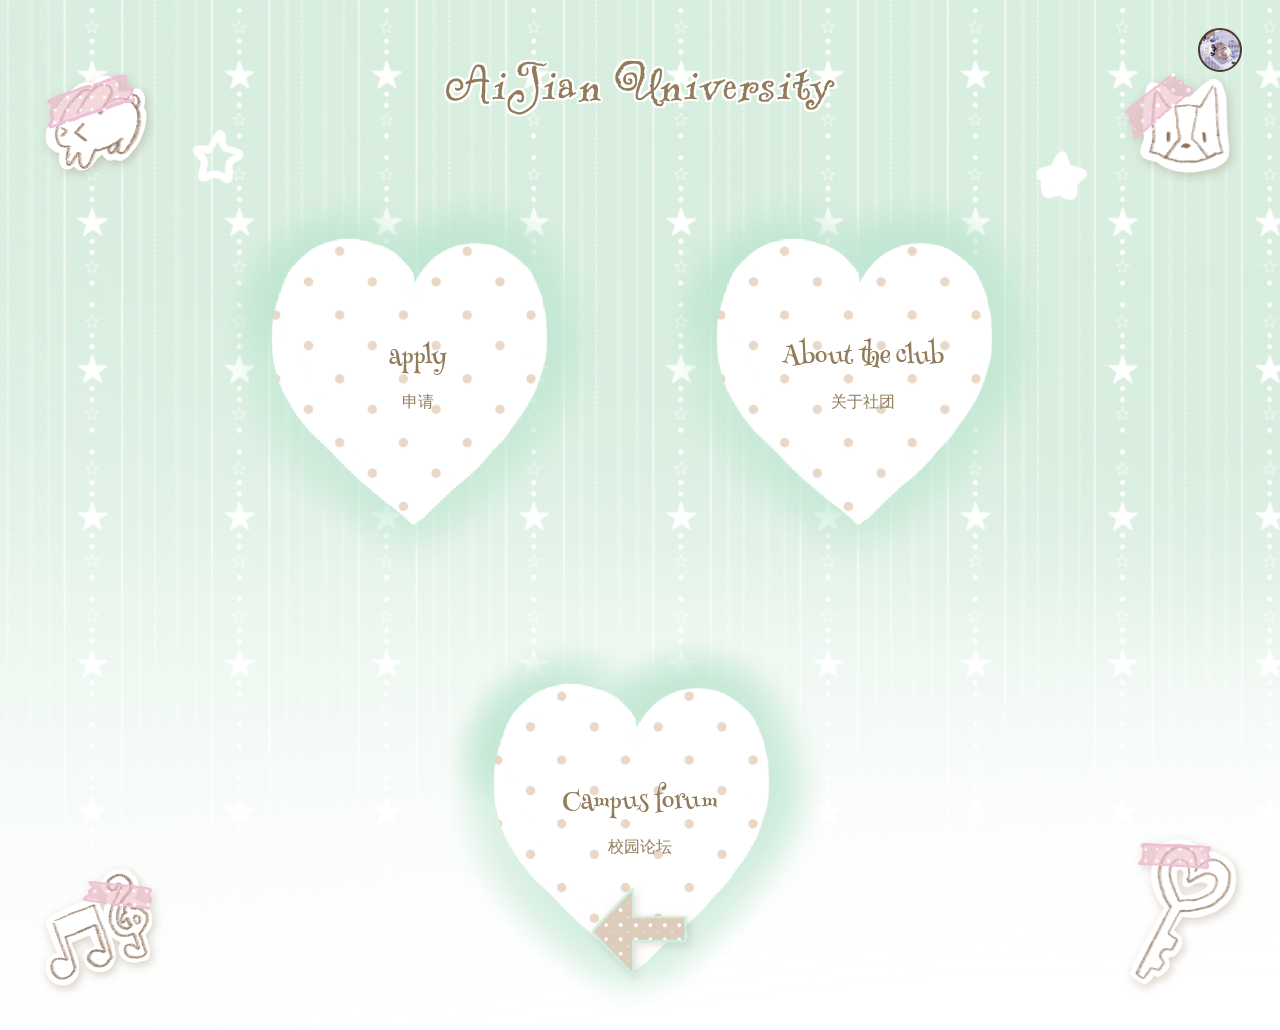
==== index.html @ 34ed7894 "Publish Bielaiwuyang website with cleaned fonts" ====
<!DOCTYPE html>
<html lang="zh-CN">
<head>
    <meta charset="UTF-8">
    <meta name="viewport" content="width=device-width, initial-scale=1.0">
    <title>Home</title>
    <link rel="stylesheet" href="style.css">
</head>
<body class="home-page">
    <!--右上角用户头像+名字-->
    <div class="user-header">
        <div class="avatar-icon"></div>
        <span id="showUsername"></span>
    </div>
    <!-- 文本版学校标题（Snowburst One字体+白色描边） -->
    <div class="home-title-text">
        <h1 class="uni-title">AiJian University</h1>
    </div>
    <!--四个角落装饰元素-->
    <div class="decor top-left"><img src="image/rabbit.png" alt="兔子"></div>
    <div class="decor top-right"><img src="image/dog.png" alt="小狗"></div>
    <div class="decor bottom-left"><img src="image/music.png" alt="音符"></div>
    <div class="decor bottom-right"><img src="image/key.png" alt="钥匙"></div>
    <!--小星星-->
    <img class="star1" src="image/star1.png">
    <img class="star2" src="image/star2.png">
    <!--三个爱心按钮容器-->
    <div class="heart-container">
        <a href="files/社团申请表.zip" download="社团申请表.zip" class="heart-btn apply-btn">
            <!-- hover出来的预览弹窗 -->
            apply
            <span class="cn-text">申请</span>
        </a>
        <a href="club.html" class="heart-btn">
            About the club
            <span class="cn-text">关于社团</span>
        </a>
        <a href="forum.html" class="heart-btn">
            Campus forum
            <span class="cn-text">校园论坛</span>
        </a>
        <!--弹窗放到heart‑container的外面！！-->
        <div class="preview-popup">
            <img src="image/test.png" alt="申请表预览">
        </div>
    </div>
    <!--底部back按钮，替换成png图片-->
    <div class="back-button">
        <a href="login.html">
            <img src="image/back.png" alt="back返回">
        </a>
    </div>
    <!-- 头像弹窗遮罩层 -->
    <div class="id-modal" id="idModal">
        <div class="id-card-wrap">
            <img src="image/studentID.png" alt="Student ID" class="id-card">
        </div>
    </div>

    <!-- ✅全部script全部移到audio外面，body最末尾 -->
    <audio id="bgMusic" loop preload="auto">
        <source src="audio/indexbgm.mp3" type="audio/mpeg">

        <audio id="clickSound" preload="auto">
            <source src="audio/click.mp3" type="audio/mpeg">


            <script>
                //读取登录用户名
                const name = localStorage.getItem("username");
                document.getElementById("showUsername").innerText = name;

                //申请表hover预览
                const btn = document.querySelector('.apply-btn');
                const popup = document.querySelector('.preview-popup');
                btn.addEventListener('mousemove', (e) => {
                    popup.style.left = (e.pageX + 15) + 'px';
                    popup.style.top = (e.pageY + 15) + 'px';
                })
                btn.addEventListener('mouseenter', () => {
                    popup.style.opacity = '1';
                })
                btn.addEventListener('mouseleave', () => {
                    popup.style.opacity = '0';
                })

                //背景音乐
                let played = false;
                document.addEventListener('click', function () {
                    if (!played) {
                        document.getElementById('bgMusic').play();
                        played = true;
                    }
                    //点击音效
                    const clickAudio = document.getElementById('clickSound');
                    clickAudio.currentTime = 0;
                    clickAudio.play().catch(err => {
                        console.log("音效需要用户交互后才能播放", err);
                    })
                })

                // ========== 学生ID弹窗逻辑【修复选择器！】 ==========
                const modal = document.getElementById("idModal");
                // ✅头像class是 .avatar-icon，不是.profile-avatar
                const avatar = document.querySelector(".avatar-icon");

                //点击头像打开弹窗
                avatar.addEventListener("click", () => {
                    modal.classList.add("active");
                })
                //点击遮罩背景关闭弹窗
                modal.addEventListener("click", (e) => {
                    if (e.target === modal) {
                        modal.classList.remove("active");
                    }
                })
            </script>

</body>
</html>
---- style.css ----
/* ==========主页 index 样式 ========== */
/*HennyPenny‑Regular*/
@font-face {
    font-family: 'Henny Penny';
    src: url('font/HennyPenny-Regular.ttf') format('truetype');
    font-weight: normal;
    font-style: normal;
}

/*Montez‑Regular*/
@font-face {
    font-family: 'Montez';
    src: url('font/Montez-Regular.ttf') format('truetype');
    font-weight: normal;
    font-style: normal;
}

/*PressStart2P‑Regular*/
@font-face {
    font-family: 'Press Start 2P';
    src: url('font/PressStart2P-Regular.ttf') format('truetype');
    font-weight: normal;
    font-style: normal;
}

/*Are‑You‑Serious‑Regular*/
@font-face {
    font-family: 'Are You Serious';
    src: url('font/AreYouSerious-Regular.ttf') format('truetype');
    font-weight: normal;
    font-style: normal;
}


.home-page {
    min-height: 100vh;
    background-image: url("image/home_bg.png");
    background-size: cover;
    background-position: center;
    background-repeat: no-repeat;
    position: relative;
    overflow-x: hidden;
    font-family: "Comic Sans MS", cursive;
    color: #917B5A;
    cursor: url("image/cursor.png"),auto;
}
/*===== 文本版首页大学标题 Snowburst One =====*/
.home-title-text {
    width: 100%;
    text-align: center;
    padding-top: 42px;
}

.uni-title {
    font-family: 'Are You Serious', cursive; /*换成新字体！*/
    color: #917B5A; /*主题棕色文字*/
    font-size: 56px; /*字号可以后续微调，单主说不用放很大*/
    font-weight: normal; /*Snowburst One本身字体细，不要加bold，会变形*/
    /*多重阴影模拟一圈白色描边，兼容性全浏览器可用*/
    text-shadow: -2px -2px 0 #ffffff, 2px -2px 0 #ffffff, -2px 2px 0 #ffffff, 2px 2px 0 #ffffff, 0 -2px 0 #ffffff, 0 2px 0 #ffffff, -2px 0 0 #ffffff, 2px 0 0 #ffffff, -1px -1px 0 #ffffff, 1px -1px 0 #ffffff, -1px 1px 0 #ffffff, 1px 1px 0 #ffffff;
    letter-spacing: 2px; /*字母轻微拉开间距，匹配单主截图“有间隔”的提示*/
    margin: 0;
}

/*右上角用户栏*/
.user-header {
    position: absolute;
    top: 20px;
    right: 20px;
    display: flex;
    gap: 10px;
    align-items: center;
    font-size: 18px;
    color: #4b382e;
}

.avatar-icon {
    width: 40px;
    height: 40px;
    border-radius: 50%;
    border: 2px solid #4b382e;
    background-image: url("image/profile.png");
    background-size: cover;
    background-position: center;
    background-repeat: no-repeat;
}

/*四个角落装饰 + 左右摇摆动画*/
.decor {
    position: absolute;
    width: 120px;
    animation: swing 3s ease-in-out infinite alternate;
}

    .decor img {
        width: 100%;
        /*给png图案轮廓增加柔和阴影，棕褐色，轻微往下偏移*/
        filter: drop-shadow(2px 3px 5px rgba(145, 123, 90, 0.35));
    }

.top-left {
    top: 60px;
    left: 30px;
    animation-duration: 3.4s;
}

.top-right {
    top: 60px;
    right: 30px;
    animation-duration: 2.8s;
}

.bottom-left {
    bottom: 30px;
    left: 30px;
    animation-duration: 3.8s;
}

.bottom-right {
    bottom: 30px;
    right: 30px;
    animation-duration: 3s;
}


@keyframes swing {
    0% {
        transform: rotate(-6deg);
    }

    100% {
        transform: rotate(6deg);
    }
}

/* 星星容器，固定在页面，不会跟着滚动 */
.star1 {
    position: absolute;
    top: 120px;
    left: 180px;
    width: 60px;
    animation: float1 4s ease-in-out infinite;
}

.star2 {
    position: absolute;
    top: 140px;
    right: 180px;
    width: 60px;
    animation: float2 5.2s ease-in-out infinite;
}

@keyframes float1 {
    0% {
        transform: translateY(0px);
    }

    50% {
        transform: translateY(-18px);
    }

    100% {
        transform: translateY(0px);
    }
}

@keyframes float2 {
    0% {
        transform: translateY(0px);
    }

    50% {
        transform: translateY(-25px);
    }

    100% {
        transform: translateY(0px);
    }
}

/*爱心按钮区域 放大爱心尺寸 + hover过渡准备*/
.heart-container {
    display: flex;
    justify-content: center;
    gap: 45px;
    margin-top: 60px;
    flex-wrap: wrap;
}

.heart-btn {
    width: 400px;
    height: 400px;
    background-image: url("image/heart.png");
    background-size: contain;
    background-repeat: no-repeat;
    background-position: center;
    display: flex;
    flex-direction: column;
    justify-content: center;
    align-items: center;
    text-decoration: none;
    font-family: 'Henny Penny', cursive;
    color: #917B5A;
    font-size: 24px;
    transform: scale(1);
    transition: transform 0.25s ease;
    transform-origin: center center;
}

    /*鼠标悬浮爱心放大，仅视觉缩放，不挤其他元素*/
    .heart-btn:hover {
        transform: scale(1.08) rotate(2deg);
        
    }


.cn-text {
    font-size: 16px;
    margin-top: 8px;
}
/*底部back返回（图片按钮）*/
.back-button {
    text-align: center;
    position: absolute;
    bottom: 40px;
    left: 0;
    width: 100%;
}

    .back-button img {
        height: auto;
        max-width: 180px;
        width: 100px;
        /* hover动画准备 */
        transform: scale(1);
        filter: drop-shadow(2px 2px 4px rgba(145, 123, 90, 0.25));
        transition: transform 0.25s ease, filter 0.25s ease;
    }

        .back-button img:hover {
            transform: scale(1.07);
            filter: drop-shadow(3px 4px 7px rgba(145, 123, 90, 0.4));
        }

.preview-popup {
    position: fixed;
    width: 220px;
    max-width: 220px;
    padding: 8px;
    background: #ffffff;
    border: 2px solid #917B5A;
    border-radius: 10px;
    opacity: 0;
    pointer-events: none;
    transition: opacity 0.2s ease;
    z-index: 9999;
}

    .preview-popup img {
        /*强制图片适配弹窗，不会超出弹窗大小*/
        width: 100%;
        height: auto;
        object-fit: contain;
        border-radius: 6px;
    }

/* 遮罩背景 */
.id-modal {
    display: none; /* 默认隐藏 */
    position: fixed;
    inset: 0;
    background: rgba(50,35,25,0.6); /* 深棕色半透明遮罩，匹配你的网站棕色调 */
    z-index: 999; /* 最高层级，盖在所有内容上面 */
    justify-content: center;
    align-items: center;
}
/* 学生ID弹窗遮罩 —— 删掉旧的两份重复id-modal，全部替换为下面 */
.id-modal {
    position: fixed;
    inset: 0;
    background: rgba(50, 35, 25, 0.65);
    z-index: 999;
    display: flex;
    justify-content: center;
    align-items: center;
    opacity: 0;
    visibility: hidden; /* 代替display:none，元素还在渲染树，只是看不见、不能点击 */
    transition: opacity 0.25s ease, visibility 0.25s ease;
}

    .id-modal.active {
        opacity: 1;
        visibility: visible;
    }

.id-card-wrap {
    transform: scale(0.6);
    opacity: 0;
    transition: transform 0.5s cubic-bezier(0.3, 1.8, 0.5, 1), opacity 0.3s ease;
}

.id-modal.active .id-card-wrap {
    transform: scale(1);
    opacity: 1;
}

.id-card {
    max-width: 640px;
    width: 86vw;
    border-radius: 18px;
    box-shadow: 0 20px 50px rgba(0, 0, 0, 0.35);
}

    .id-card:hover {
        transform: translateY(-4px);
        transition: transform 0.25s ease;
    }

::-webkit-scrollbar {
    width: 12px;
}

::-webkit-scrollbar-track {
    background: #fff7f9;
}

::-webkit-scrollbar-thumb {
    background-color: #fce0e8;
    border-radius: 10px;
}

    ::-webkit-scrollbar-thumb:hover {
        background-color: #f9cbda;
    }

/* 火狐兼容 */
html {
    scrollbar-color: #fce0e8 #fff7f9;
    scrollbar-width: thin;
}
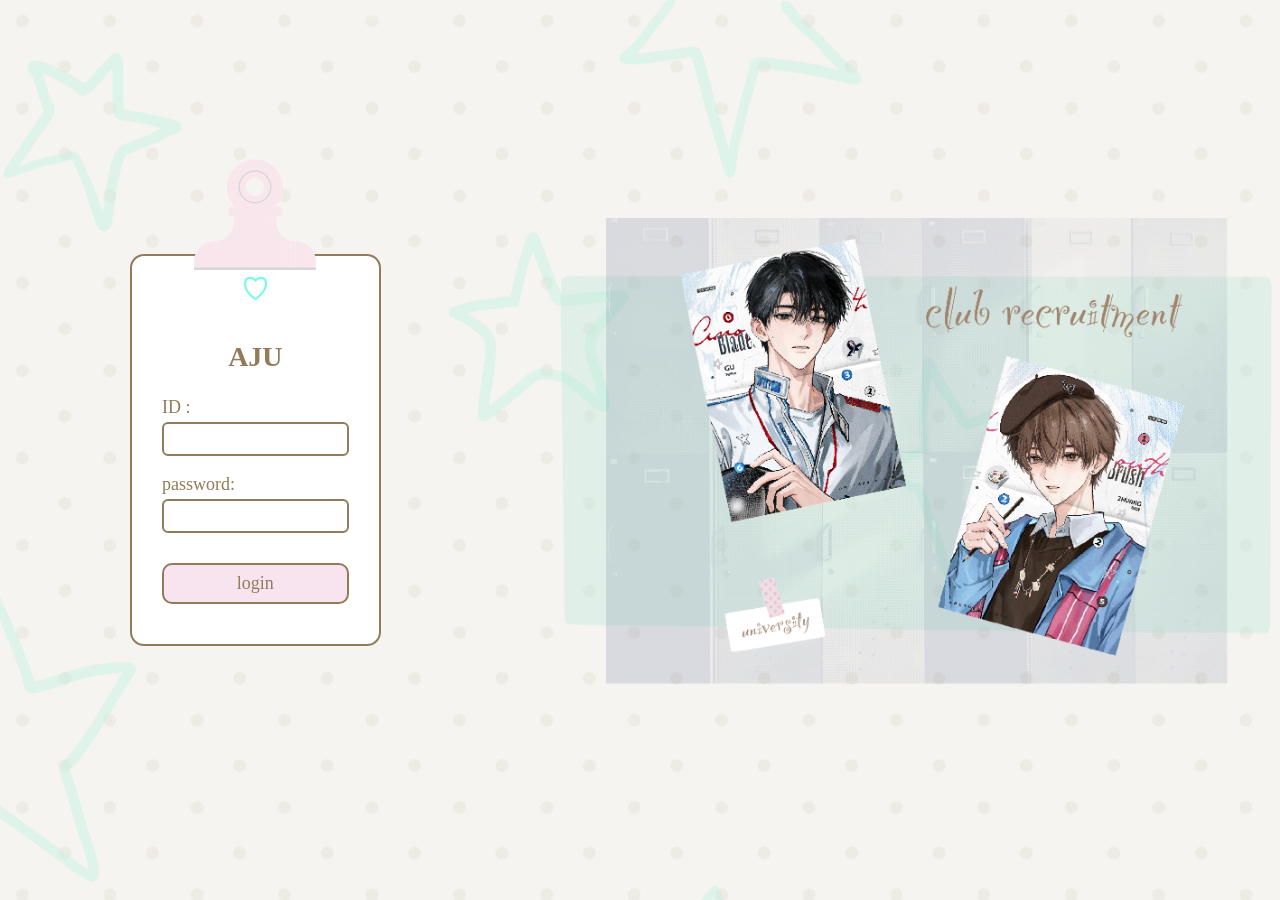
==== commit 5a8ebd8a: "Open login page by default and keep home after login" ====
--- a/index.html
+++ b/index.html
@@ -3,118 +3,11 @@
 <head>
     <meta charset="UTF-8">
     <meta name="viewport" content="width=device-width, initial-scale=1.0">
-    <title>Home</title>
-    <link rel="stylesheet" href="style.css">
+    <meta http-equiv="refresh" content="0; url=login.html">
+    <title>Login</title>
+    <script>window.location.replace("login.html");</script>
 </head>
-<body class="home-page">
-    <!--右上角用户头像+名字-->
-    <div class="user-header">
-        <div class="avatar-icon"></div>
-        <span id="showUsername"></span>
-    </div>
-    <!-- 文本版学校标题（Snowburst One字体+白色描边） -->
-    <div class="home-title-text">
-        <h1 class="uni-title">AiJian University</h1>
-    </div>
-    <!--四个角落装饰元素-->
-    <div class="decor top-left"><img src="image/rabbit.png" alt="兔子"></div>
-    <div class="decor top-right"><img src="image/dog.png" alt="小狗"></div>
-    <div class="decor bottom-left"><img src="image/music.png" alt="音符"></div>
-    <div class="decor bottom-right"><img src="image/key.png" alt="钥匙"></div>
-    <!--小星星-->
-    <img class="star1" src="image/star1.png">
-    <img class="star2" src="image/star2.png">
-    <!--三个爱心按钮容器-->
-    <div class="heart-container">
-        <a href="files/社团申请表.zip" download="社团申请表.zip" class="heart-btn apply-btn">
-            <!-- hover出来的预览弹窗 -->
-            apply
-            <span class="cn-text">申请</span>
-        </a>
-        <a href="club.html" class="heart-btn">
-            About the club
-            <span class="cn-text">关于社团</span>
-        </a>
-        <a href="forum.html" class="heart-btn">
-            Campus forum
-            <span class="cn-text">校园论坛</span>
-        </a>
-        <!--弹窗放到heart‑container的外面！！-->
-        <div class="preview-popup">
-            <img src="image/test.png" alt="申请表预览">
-        </div>
-    </div>
-    <!--底部back按钮，替换成png图片-->
-    <div class="back-button">
-        <a href="login.html">
-            <img src="image/back.png" alt="back返回">
-        </a>
-    </div>
-    <!-- 头像弹窗遮罩层 -->
-    <div class="id-modal" id="idModal">
-        <div class="id-card-wrap">
-            <img src="image/studentID.png" alt="Student ID" class="id-card">
-        </div>
-    </div>
-
-    <!-- ✅全部script全部移到audio外面，body最末尾 -->
-    <audio id="bgMusic" loop preload="auto">
-        <source src="audio/indexbgm.mp3" type="audio/mpeg">
-
-        <audio id="clickSound" preload="auto">
-            <source src="audio/click.mp3" type="audio/mpeg">
-
-
-            <script>
-                //读取登录用户名
-                const name = localStorage.getItem("username");
-                document.getElementById("showUsername").innerText = name;
-
-                //申请表hover预览
-                const btn = document.querySelector('.apply-btn');
-                const popup = document.querySelector('.preview-popup');
-                btn.addEventListener('mousemove', (e) => {
-                    popup.style.left = (e.pageX + 15) + 'px';
-                    popup.style.top = (e.pageY + 15) + 'px';
-                })
-                btn.addEventListener('mouseenter', () => {
-                    popup.style.opacity = '1';
-                })
-                btn.addEventListener('mouseleave', () => {
-                    popup.style.opacity = '0';
-                })
-
-                //背景音乐
-                let played = false;
-                document.addEventListener('click', function () {
-                    if (!played) {
-                        document.getElementById('bgMusic').play();
-                        played = true;
-                    }
-                    //点击音效
-                    const clickAudio = document.getElementById('clickSound');
-                    clickAudio.currentTime = 0;
-                    clickAudio.play().catch(err => {
-                        console.log("音效需要用户交互后才能播放", err);
-                    })
-                })
-
-                // ========== 学生ID弹窗逻辑【修复选择器！】 ==========
-                const modal = document.getElementById("idModal");
-                // ✅头像class是 .avatar-icon，不是.profile-avatar
-                const avatar = document.querySelector(".avatar-icon");
-
-                //点击头像打开弹窗
-                avatar.addEventListener("click", () => {
-                    modal.classList.add("active");
-                })
-                //点击遮罩背景关闭弹窗
-                modal.addEventListener("click", (e) => {
-                    if (e.target === modal) {
-                        modal.classList.remove("active");
-                    }
-                })
-            </script>
-
+<body>
+    <a href="login.html">进入登录页面</a>
 </body>
-</html>
+</html>
